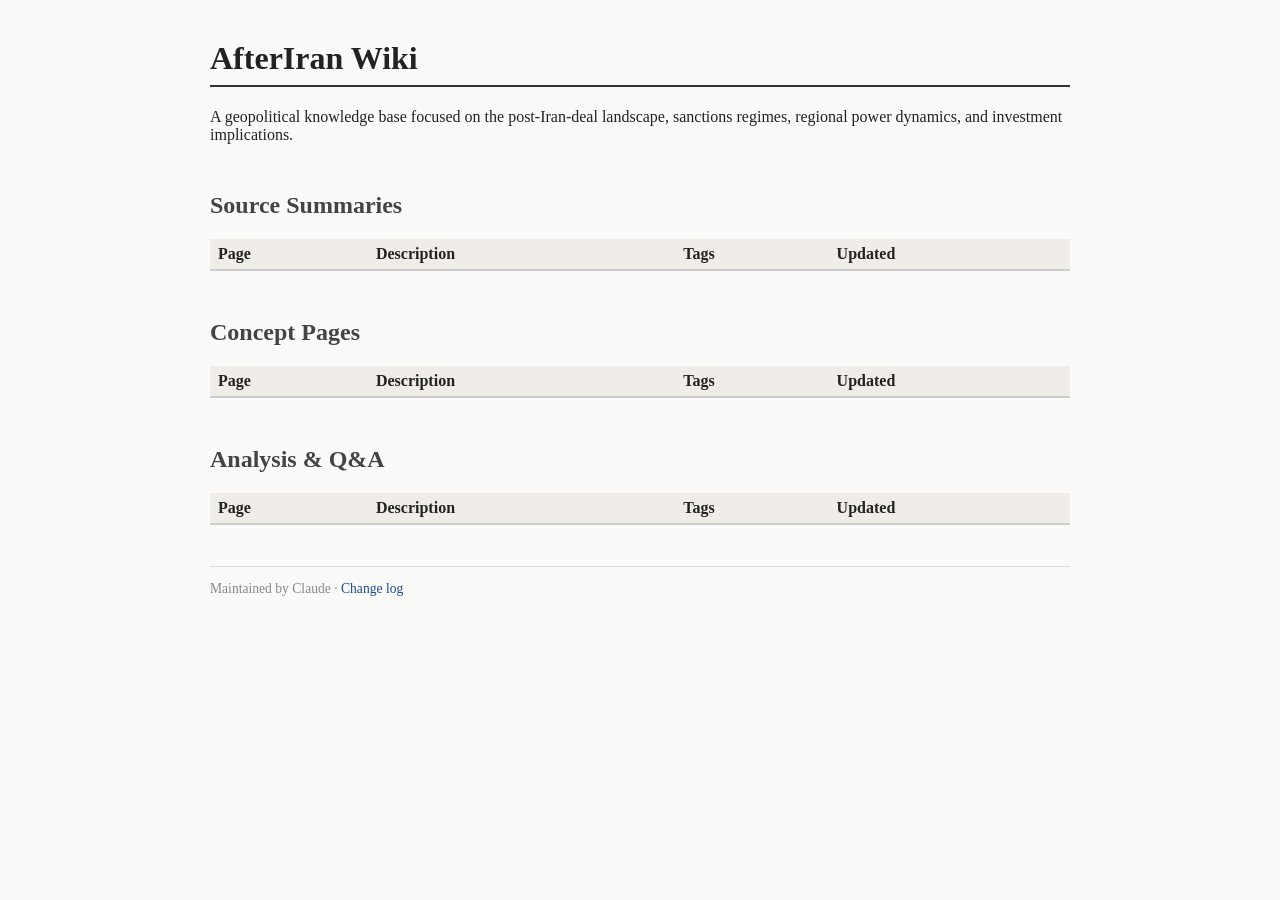
==== docs/index.html @ 83e6a0f4 "Initialize wiki — docs/index.html, log.html, publish.sh" ====
<!DOCTYPE html>
<html lang="en">
<head>
  <meta charset="UTF-8">
  <meta name="viewport" content="width=device-width, initial-scale=1.0">
  <title>AfterIran Wiki</title>
  <style>
    body { font-family: Georgia, serif; max-width: 860px; margin: 40px auto; padding: 0 20px; color: #222; background: #fafaf8; }
    h1 { border-bottom: 2px solid #333; padding-bottom: 8px; }
    h2 { margin-top: 2em; color: #444; }
    a { color: #1a4e8a; text-decoration: none; }
    a:hover { text-decoration: underline; }
    table { width: 100%; border-collapse: collapse; margin-top: 1em; }
    th { text-align: left; border-bottom: 2px solid #ccc; padding: 6px 8px; background: #f0ede8; }
    td { padding: 6px 8px; border-bottom: 1px solid #e0ddd8; vertical-align: top; }
    tr:hover td { background: #f5f3ef; }
    .tag { font-size: 0.75em; background: #dde8f0; color: #1a4e8a; padding: 2px 6px; border-radius: 3px; margin-right: 4px; }
    footer { margin-top: 3em; font-size: 0.85em; color: #888; border-top: 1px solid #ddd; padding-top: 1em; }
  </style>
</head>
<body>

<h1>AfterIran Wiki</h1>
<p>A geopolitical knowledge base focused on the post-Iran-deal landscape, sanctions regimes, regional power dynamics, and investment implications.</p>

<h2>Source Summaries</h2>
<table>
  <tr><th>Page</th><th>Description</th><th>Tags</th><th>Updated</th></tr>
  <!-- SOURCE SUMMARIES -->
</table>

<h2>Concept Pages</h2>
<table>
  <tr><th>Page</th><th>Description</th><th>Tags</th><th>Updated</th></tr>
  <!-- CONCEPT PAGES -->
</table>

<h2>Analysis &amp; Q&amp;A</h2>
<table>
  <tr><th>Page</th><th>Description</th><th>Tags</th><th>Updated</th></tr>
  <!-- ANALYSIS PAGES -->
</table>

<footer>
  Maintained by Claude · <a href="log.html">Change log</a>
</footer>

</body>
</html>
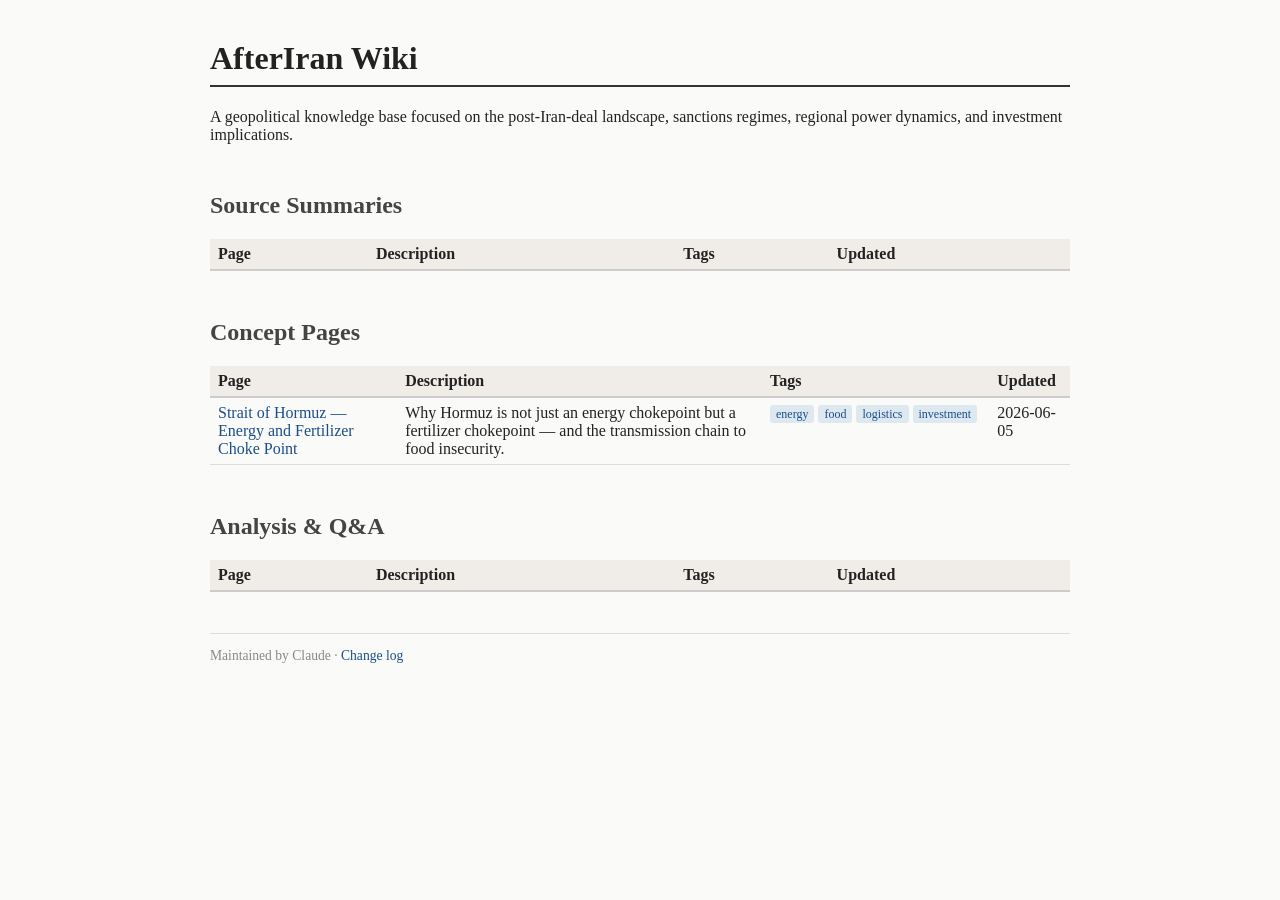
==== commit ebfc7b16: "Thread 1: Strait of Hormuz — energy and fertilizer choke point" ====
--- a/docs/index.html
+++ b/docs/index.html
@@ -32,6 +32,7 @@
 <h2>Concept Pages</h2>
 <table>
   <tr><th>Page</th><th>Description</th><th>Tags</th><th>Updated</th></tr>
+  <tr><td><a href="strait-of-hormuz.html">Strait of Hormuz — Energy and Fertilizer Choke Point</a></td><td>Why Hormuz is not just an energy chokepoint but a fertilizer chokepoint — and the transmission chain to food insecurity.</td><td><span class="tag">energy</span><span class="tag">food</span><span class="tag">logistics</span><span class="tag">investment</span></td><td>2026-06-05</td></tr>
   <!-- CONCEPT PAGES -->
 </table>
 
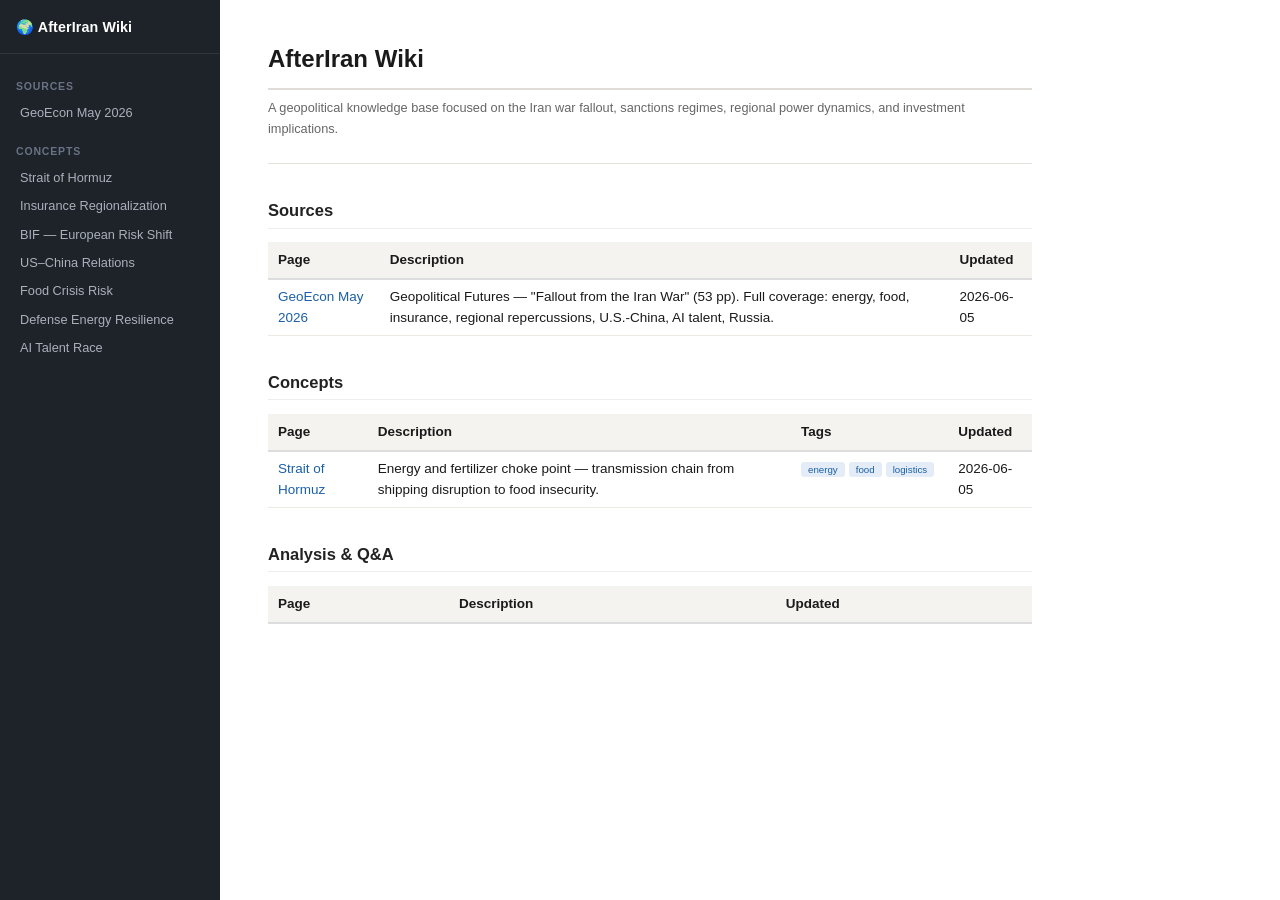
==== commit 5712e73a: "Restyle wiki: sidebar nav, shared CSS, nav.js template" ====
--- a/docs/index.html
+++ b/docs/index.html
@@ -4,47 +4,50 @@
   <meta charset="UTF-8">
   <meta name="viewport" content="width=device-width, initial-scale=1.0">
   <title>AfterIran Wiki</title>
-  <style>
-    body { font-family: Georgia, serif; max-width: 860px; margin: 40px auto; padding: 0 20px; color: #222; background: #fafaf8; }
-    h1 { border-bottom: 2px solid #333; padding-bottom: 8px; }
-    h2 { margin-top: 2em; color: #444; }
-    a { color: #1a4e8a; text-decoration: none; }
-    a:hover { text-decoration: underline; }
-    table { width: 100%; border-collapse: collapse; margin-top: 1em; }
-    th { text-align: left; border-bottom: 2px solid #ccc; padding: 6px 8px; background: #f0ede8; }
-    td { padding: 6px 8px; border-bottom: 1px solid #e0ddd8; vertical-align: top; }
-    tr:hover td { background: #f5f3ef; }
-    .tag { font-size: 0.75em; background: #dde8f0; color: #1a4e8a; padding: 2px 6px; border-radius: 3px; margin-right: 4px; }
-    footer { margin-top: 3em; font-size: 0.85em; color: #888; border-top: 1px solid #ddd; padding-top: 1em; }
-  </style>
+  <link rel="stylesheet" href="style.css">
 </head>
 <body>
 
-<h1>AfterIran Wiki</h1>
-<p>A geopolitical knowledge base focused on the post-Iran-deal landscape, sanctions regimes, regional power dynamics, and investment implications.</p>
+<div id="sidebar"></div>
 
-<h2>Source Summaries</h2>
-<table>
-  <tr><th>Page</th><th>Description</th><th>Tags</th><th>Updated</th></tr>
-  <!-- SOURCE SUMMARIES -->
-</table>
+<div id="content">
 
-<h2>Concept Pages</h2>
-<table>
-  <tr><th>Page</th><th>Description</th><th>Tags</th><th>Updated</th></tr>
-  <tr><td><a href="strait-of-hormuz.html">Strait of Hormuz — Energy and Fertilizer Choke Point</a></td><td>Why Hormuz is not just an energy chokepoint but a fertilizer chokepoint — and the transmission chain to food insecurity.</td><td><span class="tag">energy</span><span class="tag">food</span><span class="tag">logistics</span><span class="tag">investment</span></td><td>2026-06-05</td></tr>
-  <!-- CONCEPT PAGES -->
-</table>
+  <h1>AfterIran Wiki</h1>
+  <div class="meta">A geopolitical knowledge base focused on the Iran war fallout, sanctions regimes, regional power dynamics, and investment implications.</div>
 
-<h2>Analysis &amp; Q&amp;A</h2>
-<table>
-  <tr><th>Page</th><th>Description</th><th>Tags</th><th>Updated</th></tr>
-  <!-- ANALYSIS PAGES -->
-</table>
+  <hr>
 
-<footer>
-  Maintained by Claude · <a href="log.html">Change log</a>
-</footer>
+  <h2>Sources</h2>
+  <table>
+    <tr><th>Page</th><th>Description</th><th>Updated</th></tr>
+    <tr>
+      <td><a href="geoecon-may2026.html">GeoEcon May 2026</a></td>
+      <td>Geopolitical Futures — "Fallout from the Iran War" (53 pp). Full coverage: energy, food, insurance, regional repercussions, U.S.-China, AI talent, Russia.</td>
+      <td>2026-06-05</td>
+    </tr>
+    <!-- SOURCE SUMMARIES -->
+  </table>
 
+  <h2>Concepts</h2>
+  <table>
+    <tr><th>Page</th><th>Description</th><th>Tags</th><th>Updated</th></tr>
+    <tr>
+      <td><a href="strait-of-hormuz.html">Strait of Hormuz</a></td>
+      <td>Energy and fertilizer choke point — transmission chain from shipping disruption to food insecurity.</td>
+      <td><span class="tag">energy</span><span class="tag">food</span><span class="tag">logistics</span></td>
+      <td>2026-06-05</td>
+    </tr>
+    <!-- CONCEPT PAGES -->
+  </table>
+
+  <h2>Analysis &amp; Q&amp;A</h2>
+  <table>
+    <tr><th>Page</th><th>Description</th><th>Updated</th></tr>
+    <!-- ANALYSIS PAGES -->
+  </table>
+
+</div>
+
+<script src="nav.js"></script>
 </body>
 </html>
--- a/docs/style.css
+++ b/docs/style.css
@@ -0,0 +1,198 @@
+/* AfterIran Wiki — shared stylesheet */
+
+*, *::before, *::after { box-sizing: border-box; }
+
+body {
+  margin: 0;
+  font-family: -apple-system, BlinkMacSystemFont, "Segoe UI", Roboto, sans-serif;
+  font-size: 15px;
+  line-height: 1.6;
+  color: #1a1a1a;
+  background: #fff;
+  display: flex;
+  min-height: 100vh;
+}
+
+/* ── Sidebar ─────────────────────────────────────────────── */
+#sidebar {
+  width: 220px;
+  min-width: 220px;
+  background: #1e2329;
+  color: #ccc;
+  padding: 0;
+  position: fixed;
+  top: 0;
+  bottom: 0;
+  overflow-y: auto;
+  z-index: 10;
+}
+
+#sidebar .wiki-title {
+  display: block;
+  padding: 16px 16px 14px;
+  font-size: 0.95em;
+  font-weight: 700;
+  color: #fff;
+  text-decoration: none;
+  border-bottom: 1px solid #2e3540;
+  letter-spacing: 0.01em;
+}
+
+#sidebar .wiki-title:hover { color: #c8a96e; }
+
+#sidebar nav { padding: 8px 0 24px; }
+
+#sidebar .nav-section {
+  margin-top: 12px;
+}
+
+#sidebar .nav-section-title {
+  display: block;
+  padding: 4px 16px;
+  font-size: 0.7em;
+  font-weight: 700;
+  text-transform: uppercase;
+  letter-spacing: 0.08em;
+  color: #6a7385;
+}
+
+#sidebar .nav-section a {
+  display: block;
+  padding: 4px 16px 4px 20px;
+  font-size: 0.85em;
+  color: #aab0bc;
+  text-decoration: none;
+  white-space: nowrap;
+  overflow: hidden;
+  text-overflow: ellipsis;
+}
+
+#sidebar .nav-section a:hover { color: #fff; background: #2a3040; }
+#sidebar .nav-section a.active { color: #fff; background: #2a3040; border-left: 2px solid #c8a96e; padding-left: 18px; }
+
+/* ── Main content ────────────────────────────────────────── */
+#content {
+  margin-left: 220px;
+  padding: 40px 48px 60px;
+  max-width: 860px;
+  flex: 1;
+}
+
+h1 {
+  font-size: 1.6em;
+  font-weight: 700;
+  margin: 0 0 4px;
+  border-bottom: 2px solid #e0ddd8;
+  padding-bottom: 10px;
+}
+
+h2 {
+  font-size: 1.1em;
+  font-weight: 700;
+  margin-top: 2em;
+  color: #222;
+  border-bottom: 1px solid #eee;
+  padding-bottom: 4px;
+}
+
+h3 {
+  font-size: 0.97em;
+  font-weight: 700;
+  margin-top: 1.4em;
+  color: #333;
+}
+
+p { margin: 0.7em 0; }
+
+a { color: #1a5fa8; text-decoration: none; }
+a:hover { text-decoration: underline; }
+
+hr { border: none; border-top: 1px solid #e5e2dc; margin: 1.5em 0; }
+
+/* Meta block under title */
+.meta {
+  font-size: 0.85em;
+  color: #666;
+  margin: 8px 0 24px;
+}
+.meta strong { color: #444; }
+
+/* Tables */
+table {
+  width: 100%;
+  border-collapse: collapse;
+  font-size: 0.9em;
+  margin: 1em 0;
+}
+th {
+  text-align: left;
+  background: #f5f3ef;
+  border-bottom: 2px solid #ddd;
+  padding: 7px 10px;
+  font-weight: 600;
+}
+td {
+  padding: 6px 10px;
+  border-bottom: 1px solid #ece9e3;
+  vertical-align: top;
+}
+tr:hover td { background: #faf8f5; }
+
+/* Blockquote */
+blockquote {
+  border-left: 3px solid #c8a96e;
+  margin: 1em 0;
+  padding: 8px 16px;
+  background: #fdf9f3;
+  color: #444;
+  font-style: italic;
+}
+
+/* Investment box */
+.invest {
+  background: #f3f8ed;
+  border-left: 3px solid #5a8a3a;
+  padding: 14px 18px;
+  margin: 1.5em 0;
+  border-radius: 0 4px 4px 0;
+}
+.invest h3 { color: #3a6a1a; margin-top: 0.6em; }
+.invest h3:first-child { margin-top: 0; }
+
+/* Risk tags */
+.risk-high { color: #c0392b; font-weight: 700; }
+.risk-med  { color: #d68910; font-weight: 700; }
+.risk-low  { color: #27ae60; font-weight: 700; }
+
+/* Tags */
+.tag {
+  font-size: 0.72em;
+  background: #e4edf7;
+  color: #1a5fa8;
+  padding: 2px 7px;
+  border-radius: 3px;
+  margin-right: 4px;
+  white-space: nowrap;
+}
+
+/* Related pages box */
+.related {
+  background: #f7f5f1;
+  border: 1px solid #e5e2dc;
+  padding: 12px 16px;
+  margin-top: 2.5em;
+  border-radius: 4px;
+  font-size: 0.88em;
+}
+.related strong { display: block; margin-bottom: 6px; color: #555; }
+.related a { margin-right: 12px; }
+
+/* Footer */
+footer {
+  margin-top: 3em;
+  padding-top: 1em;
+  border-top: 1px solid #e5e2dc;
+  font-size: 0.82em;
+  color: #999;
+}
+footer a { color: #888; }
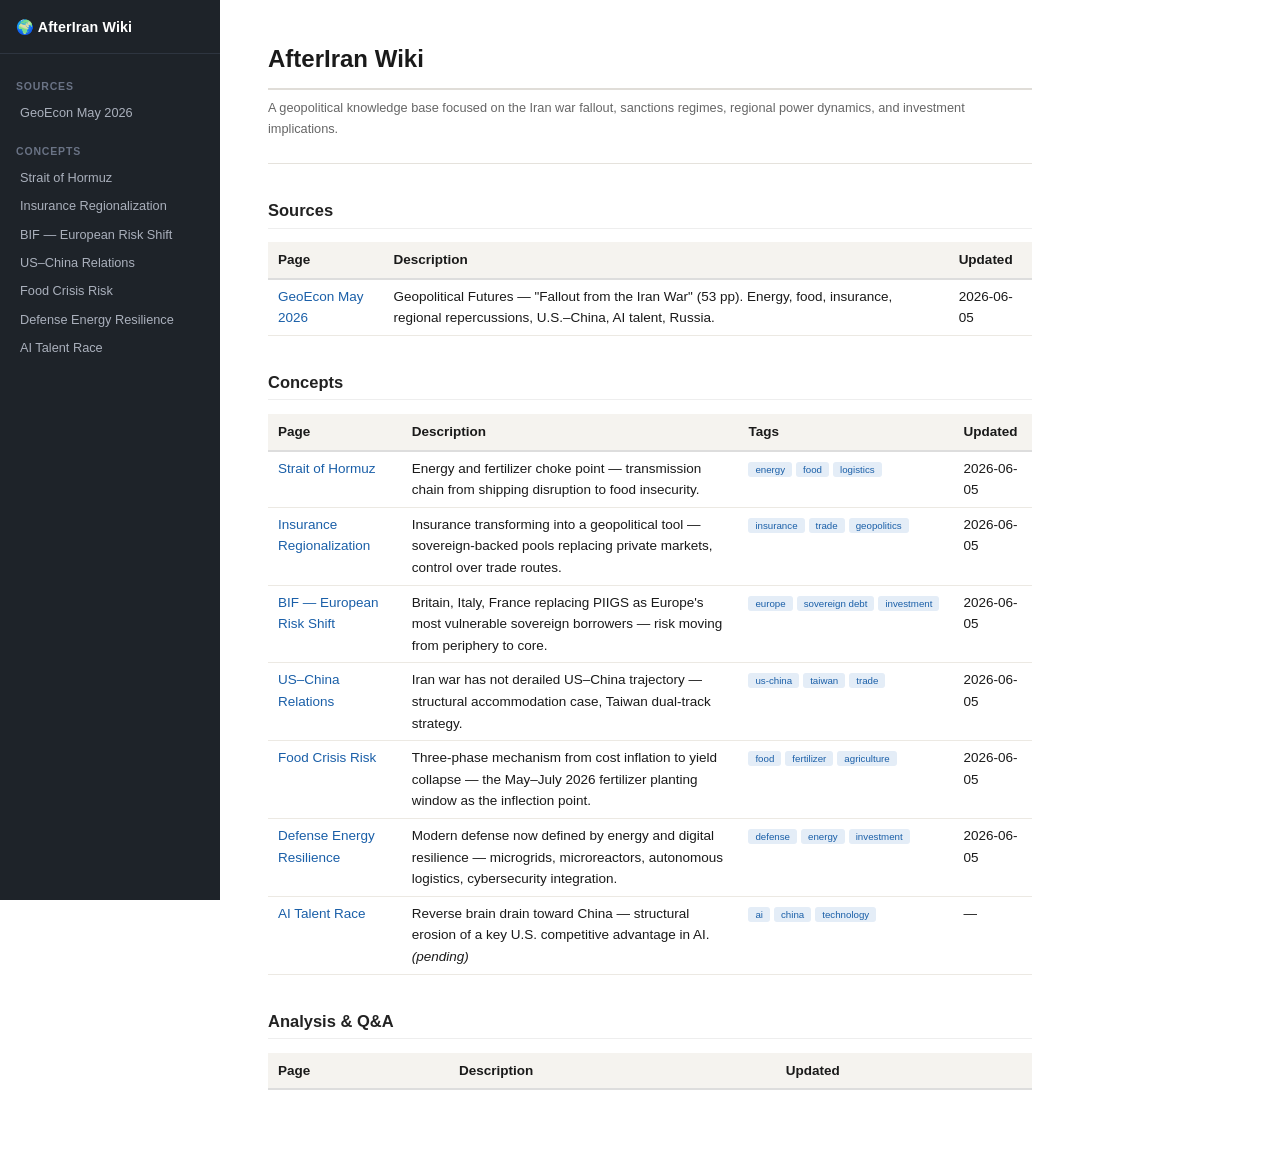
==== commit b03b5465: "Threads 2-5: insurance, BIF Europe, US-China, food crisis, defense energy" ====
--- a/docs/index.html
+++ b/docs/index.html
@@ -22,7 +22,7 @@
     <tr><th>Page</th><th>Description</th><th>Updated</th></tr>
     <tr>
       <td><a href="geoecon-may2026.html">GeoEcon May 2026</a></td>
-      <td>Geopolitical Futures — "Fallout from the Iran War" (53 pp). Full coverage: energy, food, insurance, regional repercussions, U.S.-China, AI talent, Russia.</td>
+      <td>Geopolitical Futures — "Fallout from the Iran War" (53 pp). Energy, food, insurance, regional repercussions, U.S.–China, AI talent, Russia.</td>
       <td>2026-06-05</td>
     </tr>
     <!-- SOURCE SUMMARIES -->
@@ -36,6 +36,42 @@
       <td>Energy and fertilizer choke point — transmission chain from shipping disruption to food insecurity.</td>
       <td><span class="tag">energy</span><span class="tag">food</span><span class="tag">logistics</span></td>
       <td>2026-06-05</td>
+    </tr>
+    <tr>
+      <td><a href="insurance-regionalization.html">Insurance Regionalization</a></td>
+      <td>Insurance transforming into a geopolitical tool — sovereign-backed pools replacing private markets, control over trade routes.</td>
+      <td><span class="tag">insurance</span><span class="tag">trade</span><span class="tag">geopolitics</span></td>
+      <td>2026-06-05</td>
+    </tr>
+    <tr>
+      <td><a href="bif-europe-risk.html">BIF — European Risk Shift</a></td>
+      <td>Britain, Italy, France replacing PIIGS as Europe's most vulnerable sovereign borrowers — risk moving from periphery to core.</td>
+      <td><span class="tag">europe</span><span class="tag">sovereign debt</span><span class="tag">investment</span></td>
+      <td>2026-06-05</td>
+    </tr>
+    <tr>
+      <td><a href="us-china-relations.html">US–China Relations</a></td>
+      <td>Iran war has not derailed US–China trajectory — structural accommodation case, Taiwan dual-track strategy.</td>
+      <td><span class="tag">us-china</span><span class="tag">taiwan</span><span class="tag">trade</span></td>
+      <td>2026-06-05</td>
+    </tr>
+    <tr>
+      <td><a href="food-crisis-risk.html">Food Crisis Risk</a></td>
+      <td>Three-phase mechanism from cost inflation to yield collapse — the May–July 2026 fertilizer planting window as the inflection point.</td>
+      <td><span class="tag">food</span><span class="tag">fertilizer</span><span class="tag">agriculture</span></td>
+      <td>2026-06-05</td>
+    </tr>
+    <tr>
+      <td><a href="defense-energy-resilience.html">Defense Energy Resilience</a></td>
+      <td>Modern defense now defined by energy and digital resilience — microgrids, microreactors, autonomous logistics, cybersecurity integration.</td>
+      <td><span class="tag">defense</span><span class="tag">energy</span><span class="tag">investment</span></td>
+      <td>2026-06-05</td>
+    </tr>
+    <tr>
+      <td><a href="ai-talent-race.html">AI Talent Race</a></td>
+      <td>Reverse brain drain toward China — structural erosion of a key U.S. competitive advantage in AI. <em>(pending)</em></td>
+      <td><span class="tag">ai</span><span class="tag">china</span><span class="tag">technology</span></td>
+      <td>—</td>
     </tr>
     <!-- CONCEPT PAGES -->
   </table>
